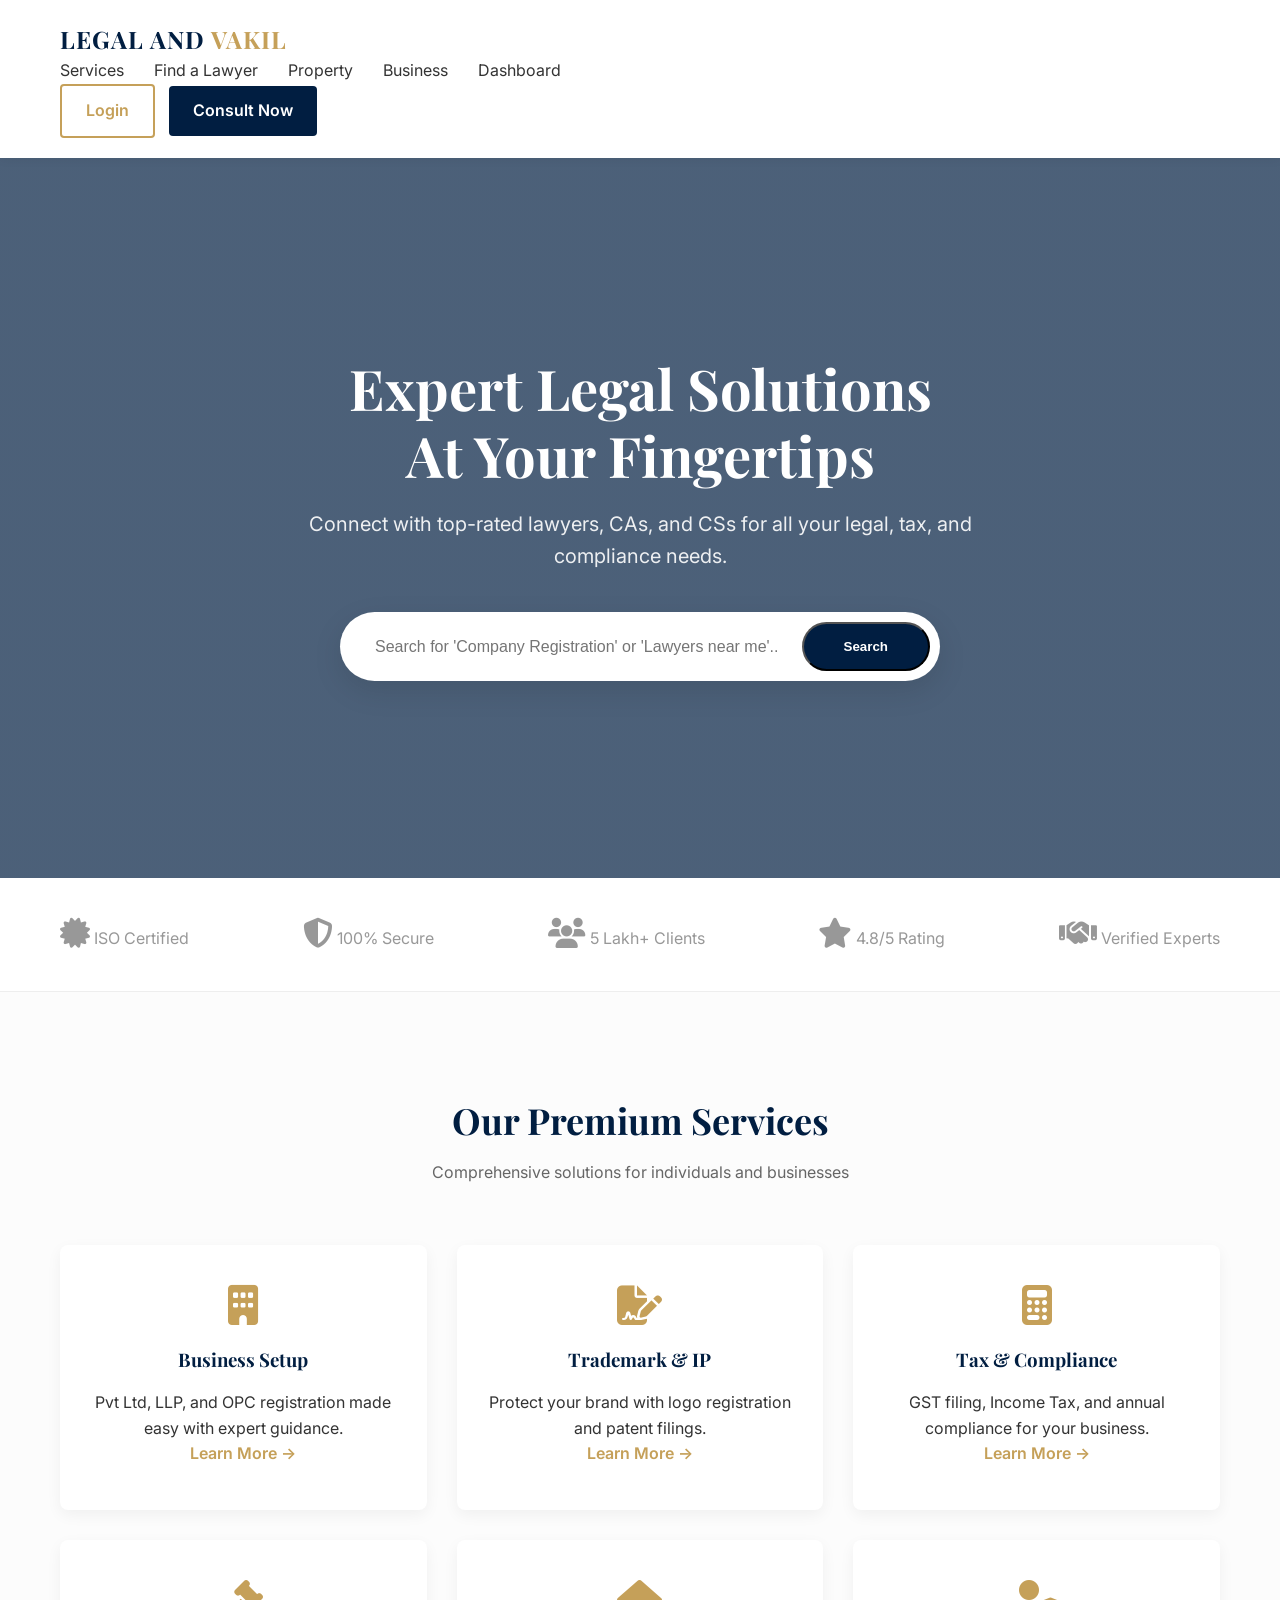
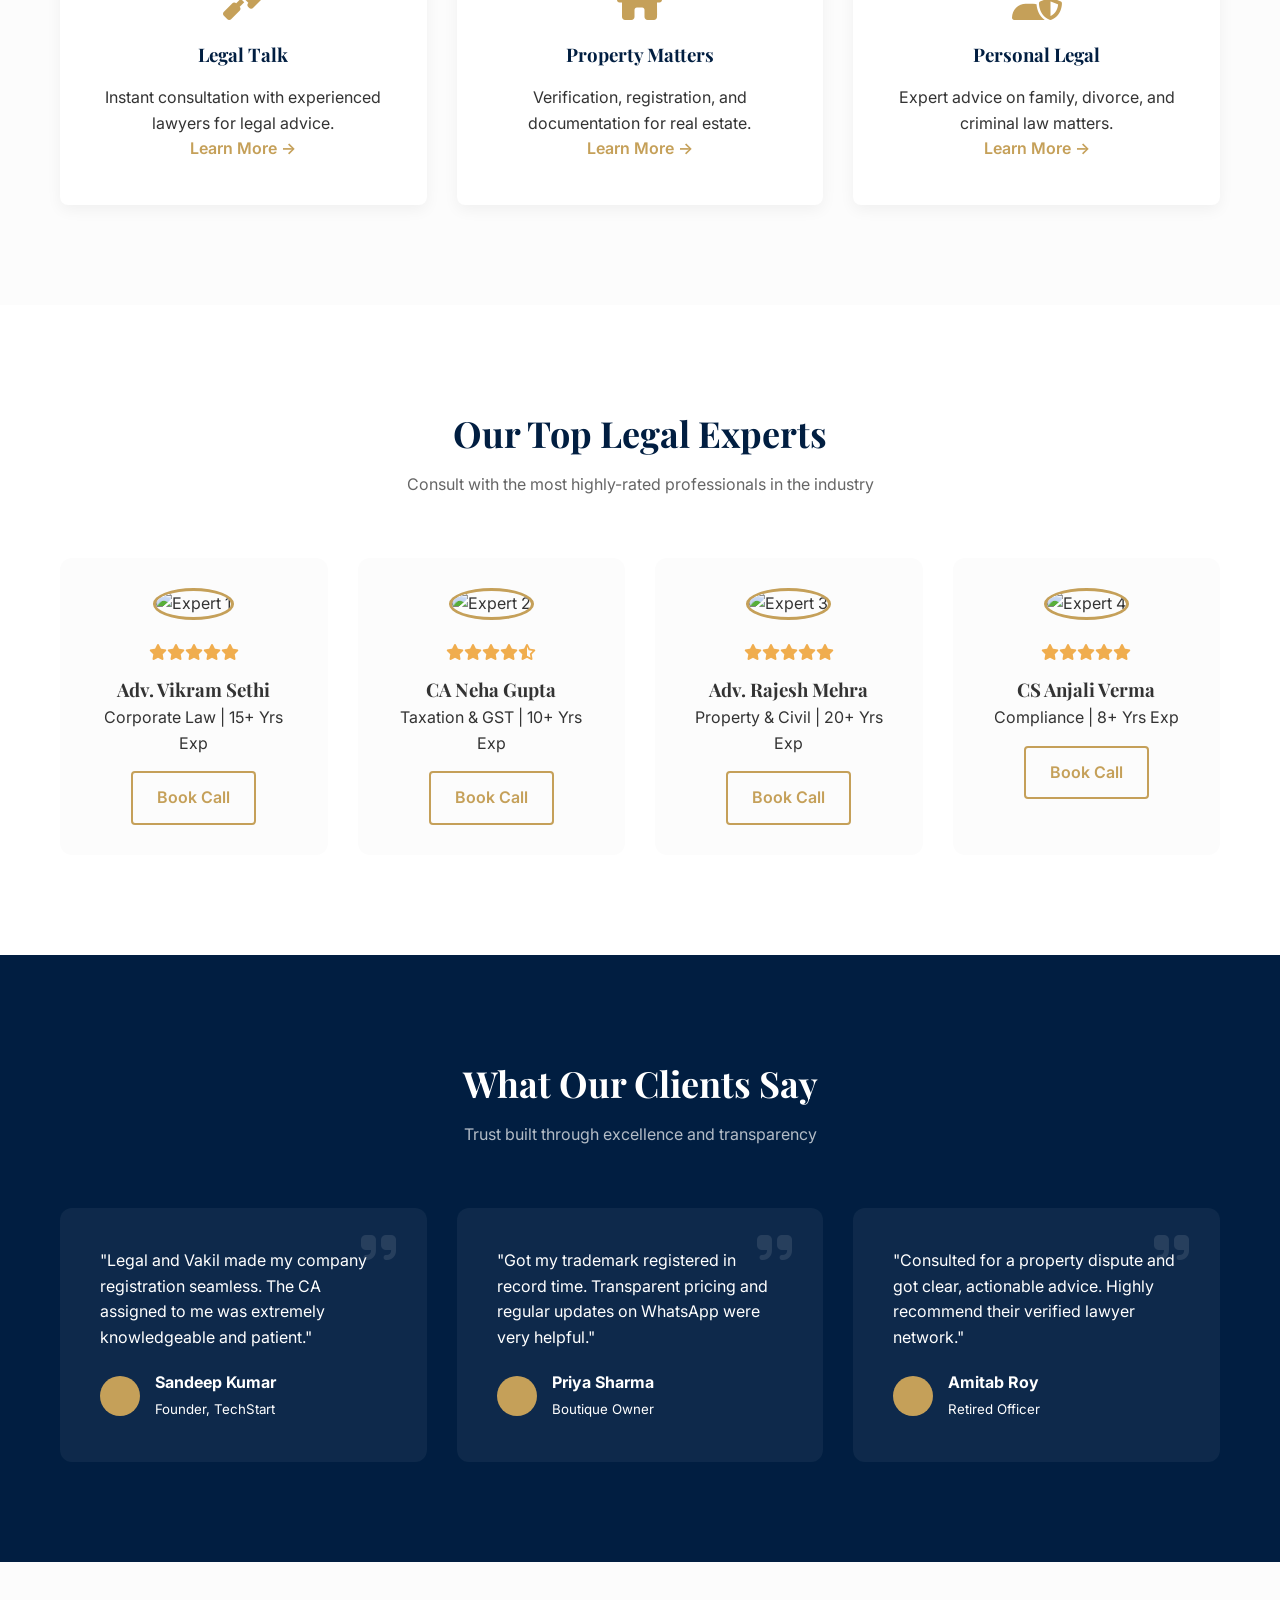
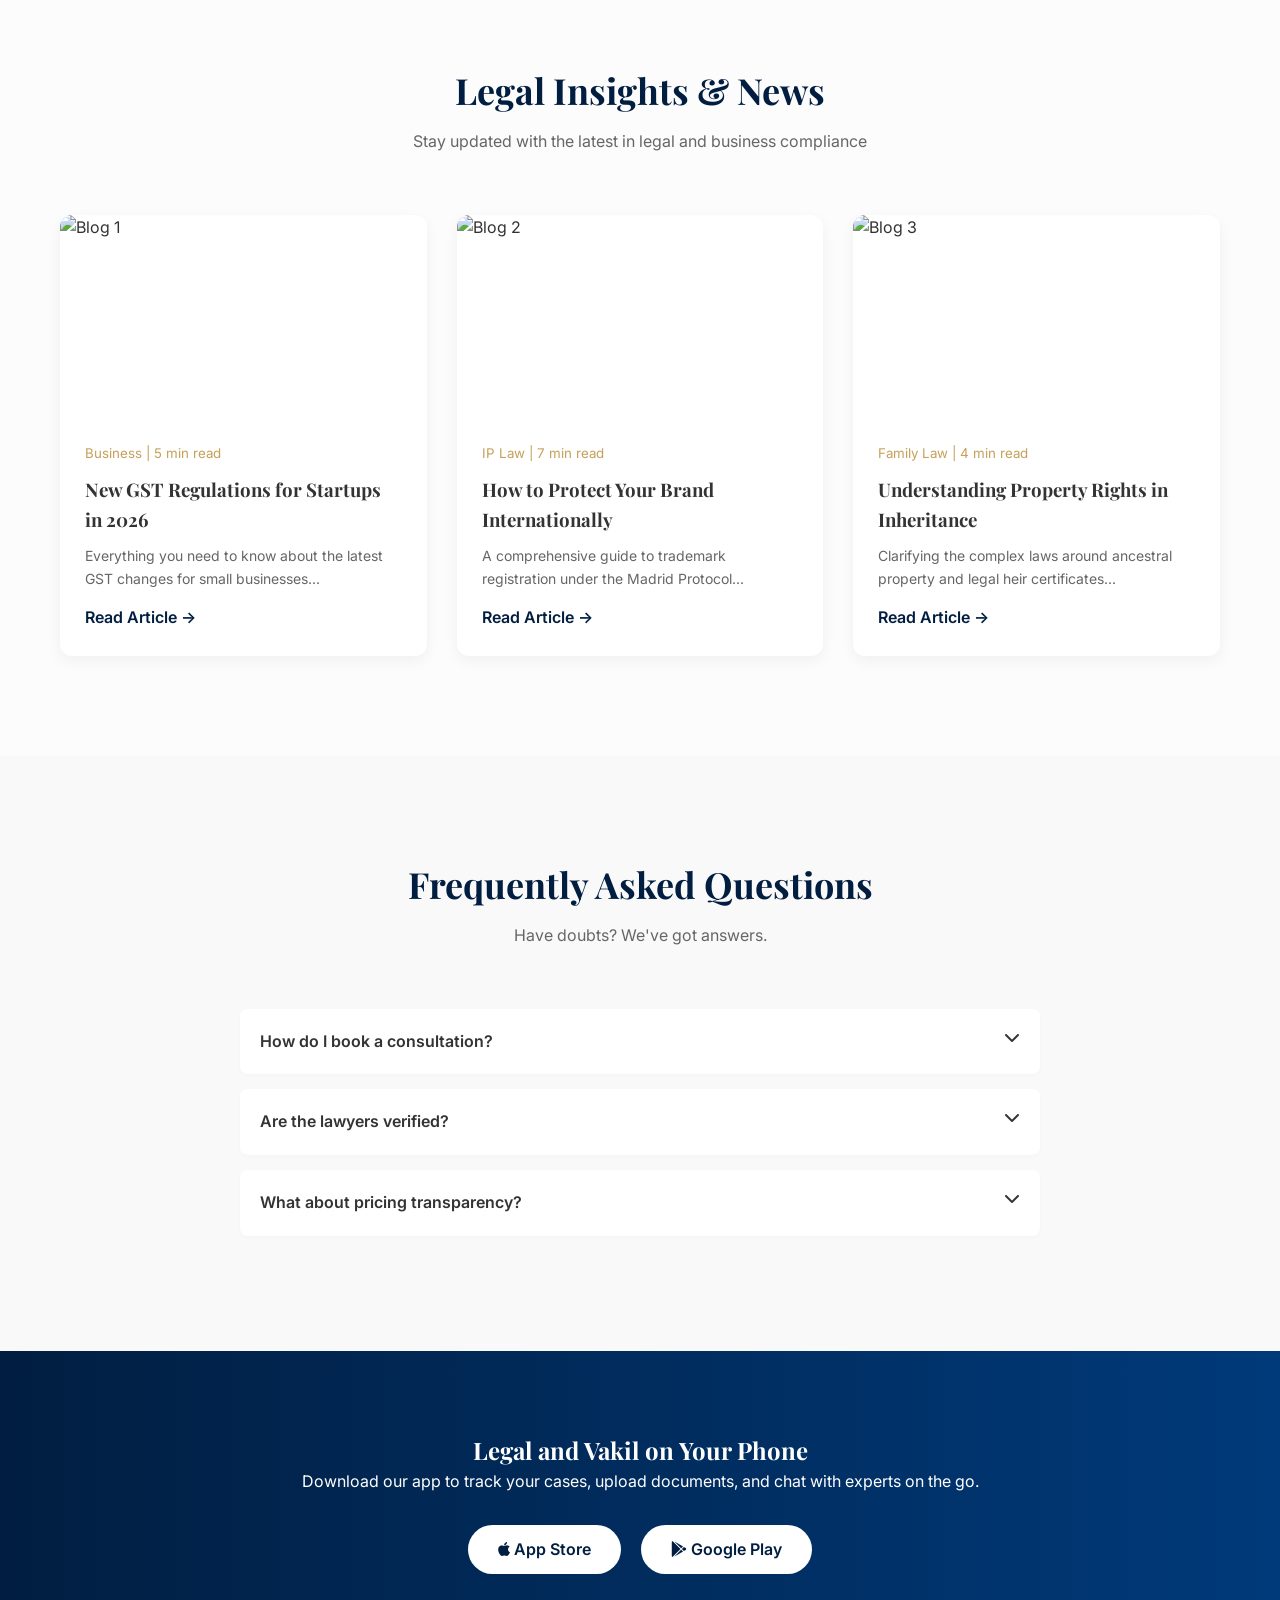
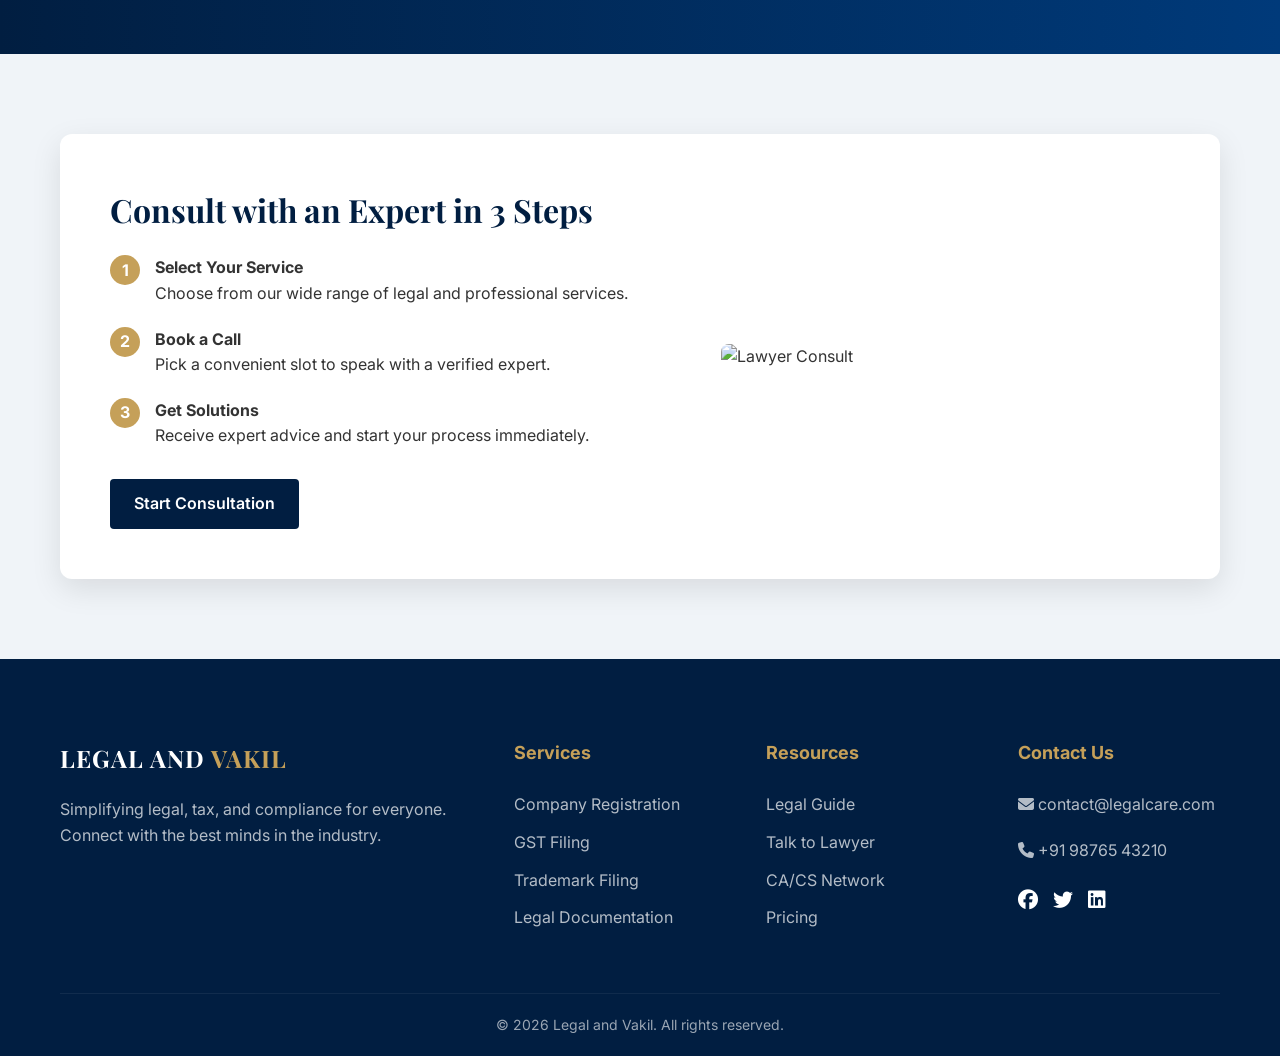
==== index.html @ 3c334852 "added code for mobile responsiveness" ====
<!DOCTYPE html>
<html lang="en">
<head>
    <meta charset="UTF-8">
    <meta name="viewport" content="width=device-width, initial-scale=1.0">
    <title>Legal and Vakil | Expert Legal Advice & Services</title>
    <!-- Google Fonts -->
    <link href="https://fonts.googleapis.com/css2?family=Inter:wght@400;500;600;700&family=Playfair+Display:wght@700&display=swap" rel="stylesheet">
    <!-- Font Awesome for Icons -->
    <link rel="stylesheet" href="https://cdnjs.cloudflare.com/ajax/libs/font-awesome/6.4.0/css/all.min.css">
    <!-- Custom CSS -->
    <link rel="stylesheet" href="style.css">
</head>
<body>

    <!-- Header -->
    <header>
        <div class="container nav">
            <a href="#" class="logo">LEGAL AND<span> VAKIL</span></a>
            <ul class="nav-links">
                <li><a href="#">Services</a></li>
                <li><a href="#">Find a Lawyer</a></li>
                <li><a href="#">Property</a></li>
                <li><a href="#">Business</a></li>
                <li><a href="dashboard.html">Dashboard</a></li>
            </ul>
            <div class="nav-btns">
                <a href="#" class="btn btn-outline">Login</a>
                <a href="#" class="btn btn-primary" style="margin-left: 10px;">Consult Now</a>
            </div>
            <div class="menu-toggle" id="mobile-menu" style="display: none; font-size: 24px; cursor: pointer; color: var(--primary);">
                <i class="fas fa-bars"></i>
            </div>
        </div>
    </header>

    <!-- Hero Section -->
    <section class="hero">
        <div class="container hero-content">
            <h1>Expert Legal Solutions<br>At Your Fingertips</h1>
            <p>Connect with top-rated lawyers, CAs, and CSs for all your legal, tax, and compliance needs.</p>
            <div class="search-box">
                <input type="text" placeholder="Search for 'Company Registration' or 'Lawyers near me'...">
                <button class="btn btn-primary">Search</button>
            </div>
        </div>
    </section>

    <!-- Trust Badges -->
    <section class="trust-badges">
        <div class="container badges-flex">
            <span><i class="fas fa-certificate"></i> ISO Certified</span>
            <span><i class="fas fa-shield-halved"></i> 100% Secure</span>
            <span><i class="fas fa-users"></i> 5 Lakh+ Clients</span>
            <span><i class="fas fa-star"></i> 4.8/5 Rating</span>
            <span><i class="fas fa-handshake"></i> Verified Experts</span>
        </div>
    </section>

    <!-- Services Section -->
    <section class="services">
        <div class="container">
            <div class="section-head">
                <h2>Our Premium Services</h2>
                <p>Comprehensive solutions for individuals and businesses</p>
            </div>
            <div class="services-grid">
                <div class="service-card">
                    <i class="fas fa-building"></i>
                    <h3>Business Setup</h3>
                    <p>Pvt Ltd, LLP, and OPC registration made easy with expert guidance.</p>
                    <a href="#" style="color: var(--secondary); font-weight: 600;">Learn More →</a>
                </div>
                <div class="service-card">
                    <i class="fas fa-file-signature"></i>
                    <h3>Trademark & IP</h3>
                    <p>Protect your brand with logo registration and patent filings.</p>
                    <a href="#" style="color: var(--secondary); font-weight: 600;">Learn More →</a>
                </div>
                <div class="service-card">
                    <i class="fas fa-calculator"></i>
                    <h3>Tax & Compliance</h3>
                    <p>GST filing, Income Tax, and annual compliance for your business.</p>
                    <a href="#" style="color: var(--secondary); font-weight: 600;">Learn More →</a>
                </div>
                <div class="service-card">
                    <i class="fas fa-gavel"></i>
                    <h3>Legal Talk</h3>
                    <p>Instant consultation with experienced lawyers for legal advice.</p>
                    <a href="#" style="color: var(--secondary); font-weight: 600;">Learn More →</a>
                </div>
                <div class="service-card">
                    <i class="fas fa-home"></i>
                    <h3>Property Matters</h3>
                    <p>Verification, registration, and documentation for real estate.</p>
                    <a href="#" style="color: var(--secondary); font-weight: 600;">Learn More →</a>
                </div>
                <div class="service-card">
                    <i class="fas fa-user-shield"></i>
                    <h3>Personal Legal</h3>
                    <p>Expert advice on family, divorce, and criminal law matters.</p>
                    <a href="#" style="color: var(--secondary); font-weight: 600;">Learn More →</a>
                </div>
            </div>
        </div>
    </section>

    <!-- Featured Experts -->
    <section class="experts">
        <div class="container">
            <div class="section-head">
                <h2>Our Top Legal Experts</h2>
                <p>Consult with the most highly-rated professionals in the industry</p>
            </div>
            <div class="experts-grid">
                <div class="expert-card">
                    <img src="https://images.unsplash.com/photo-1560250097-0b93528c311a?auto=format&fit=crop&q=80&w=200" alt="Expert 1">
                    <div class="rating"><i class="fas fa-star"></i><i class="fas fa-star"></i><i class="fas fa-star"></i><i class="fas fa-star"></i><i class="fas fa-star"></i></div>
                    <h3>Adv. Vikram Sethi</h3>
                    <p>Corporate Law | 15+ Yrs Exp</p>
                    <a href="#" class="btn btn-outline" style="margin-top: 15px;">Book Call</a>
                </div>
                <div class="expert-card">
                    <img src="https://images.unsplash.com/photo-1573496359142-b8d87734a5a2?auto=format&fit=crop&q=80&w=200" alt="Expert 2">
                    <div class="rating"><i class="fas fa-star"></i><i class="fas fa-star"></i><i class="fas fa-star"></i><i class="fas fa-star"></i><i class="fas fa-star-half-alt"></i></div>
                    <h3>CA Neha Gupta</h3>
                    <p>Taxation & GST | 10+ Yrs Exp</p>
                    <a href="#" class="btn btn-outline" style="margin-top: 15px;">Book Call</a>
                </div>
                <div class="expert-card">
                    <img src="https://images.unsplash.com/photo-1519085360753-af0119f7cbe7?auto=format&fit=crop&q=80&w=200" alt="Expert 3">
                    <div class="rating"><i class="fas fa-star"></i><i class="fas fa-star"></i><i class="fas fa-star"></i><i class="fas fa-star"></i><i class="fas fa-star"></i></div>
                    <h3>Adv. Rajesh Mehra</h3>
                    <p>Property & Civil | 20+ Yrs Exp</p>
                    <a href="#" class="btn btn-outline" style="margin-top: 15px;">Book Call</a>
                </div>
                <div class="expert-card">
                    <img src="https://images.unsplash.com/photo-1551836022-d5d88e9218df?auto=format&fit=crop&q=80&w=200" alt="Expert 4">
                    <div class="rating"><i class="fas fa-star"></i><i class="fas fa-star"></i><i class="fas fa-star"></i><i class="fas fa-star"></i><i class="fas fa-star"></i></div>
                    <h3>CS Anjali Verma</h3>
                    <p>Compliance | 8+ Yrs Exp</p>
                    <a href="#" class="btn btn-outline" style="margin-top: 15px;">Book Call</a>
                </div>
            </div>
        </div>
    </section>

    <!-- Testimonials Section -->
    <section class="testimonials">
        <div class="container">
            <div class="section-head">
                <h2 style="color: white;">What Our Clients Say</h2>
                <p style="color: rgba(255,255,255,0.7);">Trust built through excellence and transparency</p>
            </div>
            <div class="test-grid">
                <div class="test-card">
                    <i class="fas fa-quote-right quote"></i>
                    <p>"Legal and Vakil made my company registration seamless. The CA assigned to me was extremely knowledgeable and patient."</p>
                    <div style="margin-top: 20px; display: flex; align-items: center; gap: 15px;">
                        <div style="width: 40px; height: 40px; background: var(--secondary); border-radius: 50%;"></div>
                        <div><strong>Sandeep Kumar</strong><br><small>Founder, TechStart</small></div>
                    </div>
                </div>
                <div class="test-card">
                    <i class="fas fa-quote-right quote"></i>
                    <p>"Got my trademark registered in record time. Transparent pricing and regular updates on WhatsApp were very helpful."</p>
                    <div style="margin-top: 20px; display: flex; align-items: center; gap: 15px;">
                        <div style="width: 40px; height: 40px; background: var(--secondary); border-radius: 50%;"></div>
                        <div><strong>Priya Sharma</strong><br><small>Boutique Owner</small></div>
                    </div>
                </div>
                <div class="test-card">
                    <i class="fas fa-quote-right quote"></i>
                    <p>"Consulted for a property dispute and got clear, actionable advice. Highly recommend their verified lawyer network."</p>
                    <div style="margin-top: 20px; display: flex; align-items: center; gap: 15px;">
                        <div style="width: 40px; height: 40px; background: var(--secondary); border-radius: 50%;"></div>
                        <div><strong>Amitab Roy</strong><br><small>Retired Officer</small></div>
                    </div>
                </div>
            </div>
        </div>
    </section>

    <!-- Blog / Legal Insights -->
    <section class="blog">
        <div class="container">
            <div class="section-head">
                <h2>Legal Insights & News</h2>
                <p>Stay updated with the latest in legal and business compliance</p>
            </div>
            <div class="blog-grid">
                <div class="blog-card">
                    <div class="blog-img"><img src="https://images.unsplash.com/photo-1450101499163-c8848c66ca85?auto=format&fit=crop&q=80&w=400" alt="Blog 1"></div>
                    <div class="blog-content">
                        <small style="color: var(--secondary);">Business | 5 min read</small>
                        <h3 style="margin: 10px 0;">New GST Regulations for Startups in 2026</h3>
                        <p style="color: var(--text-muted); font-size: 14px;">Everything you need to know about the latest GST changes for small businesses...</p>
                        <a href="#" style="color: var(--primary); font-weight: 600; display: block; margin-top: 15px;">Read Article →</a>
                    </div>
                </div>
                <div class="blog-card">
                    <div class="blog-img"><img src="https://images.unsplash.com/photo-1589216532372-1c2a367900d9?auto=format&fit=crop&q=80&w=400" alt="Blog 2"></div>
                    <div class="blog-content">
                        <small style="color: var(--secondary);">IP Law | 7 min read</small>
                        <h3 style="margin: 10px 0;">How to Protect Your Brand Internationally</h3>
                        <p style="color: var(--text-muted); font-size: 14px;">A comprehensive guide to trademark registration under the Madrid Protocol...</p>
                        <a href="#" style="color: var(--primary); font-weight: 600; display: block; margin-top: 15px;">Read Article →</a>
                    </div>
                </div>
                <div class="blog-card">
                    <div class="blog-img"><img src="https://images.unsplash.com/photo-1521791055366-0d553872125f?auto=format&fit=crop&q=80&w=400" alt="Blog 3"></div>
                    <div class="blog-content">
                        <small style="color: var(--secondary);">Family Law | 4 min read</small>
                        <h3 style="margin: 10px 0;">Understanding Property Rights in Inheritance</h3>
                        <p style="color: var(--text-muted); font-size: 14px;">Clarifying the complex laws around ancestral property and legal heir certificates...</p>
                        <a href="#" style="color: var(--primary); font-weight: 600; display: block; margin-top: 15px;">Read Article →</a>
                    </div>
                </div>
            </div>
        </div>
    </section>

    <!-- FAQ Section -->
    <section class="faq">
        <div class="container">
            <div class="section-head">
                <h2>Frequently Asked Questions</h2>
                <p>Have doubts? We've got answers.</p>
            </div>
            <div class="faq-list">
                <div class="faq-item">
                    <div class="faq-question">How do I book a consultation? <i class="fas fa-chevron-down"></i></div>
                    <div class="faq-answer">Simply click on the 'Consult Now' button, select your service, and pick a slot that works for you. You'll receive a confirmation via WhatsApp and Email.</div>
                </div>
                <div class="faq-item">
                    <div class="faq-question">Are the lawyers verified? <i class="fas fa-chevron-down"></i></div>
                    <div class="faq-answer">Yes, every lawyer and expert on Legal and Vakil undergoes a rigorous 5-step verification process including background checks and credential validation.</div>
                </div>
                <div class="faq-item">
                    <div class="faq-question">What about pricing transparency? <i class="fas fa-chevron-down"></i></div>
                    <div class="faq-answer">We believe in fixed, upfront pricing. There are no hidden charges. You'll know exactly what you'll pay before you start any service.</div>
                </div>
            </div>
        </div>
    </section>

    <!-- App Promo -->
    <section class="app-promo">
        <div class="container">
            <h2>Legal and Vakil on Your Phone</h2>
            <p>Download our app to track your cases, upload documents, and chat with experts on the go.</p>
            <div class="app-btns">
                <a href="#" class="app-btn"><i class="fab fa-apple"></i> App Store</a>
                <a href="#" class="app-btn"><i class="fab fa-google-play"></i> Google Play</a>
            </div>
        </div>
    </section>

    <!-- Consultation Section -->
    <section class="consultation">
        <div class="container">
            <div class="consult-box">
                <div class="consult-text">
                    <h2>Consult with an Expert in 3 Steps</h2>
                    <div class="consult-steps">
                        <div class="step">
                            <div class="step-num">1</div>
                            <div>
                                <strong>Select Your Service</strong>
                                <p>Choose from our wide range of legal and professional services.</p>
                            </div>
                        </div>
                        <div class="step">
                            <div class="step-num">2</div>
                            <div>
                                <strong>Book a Call</strong>
                                <p>Pick a convenient slot to speak with a verified expert.</p>
                            </div>
                        </div>
                        <div class="step">
                            <div class="step-num">3</div>
                            <div>
                                <strong>Get Solutions</strong>
                                <p>Receive expert advice and start your process immediately.</p>
                            </div>
                        </div>
                    </div>
                    <a href="#" class="btn btn-primary">Start Consultation</a>
                </div>
                <div class="consult-img">
                    <img src="https://images.unsplash.com/photo-1505664194779-8beaceb93744?auto=format&fit=crop&q=80&w=1000" alt="Lawyer Consult">
                </div>
            </div>
        </div>
    </section>

    <!-- Footer -->
    <footer>
        <div class="container">
            <div class="footer-grid">
                <div class="footer-col">
                    <a href="#" class="logo" style="color: #fff; margin-bottom: 20px; display: block;">LEGAL AND<span> VAKIL</span></a>
                    <p>Simplifying legal, tax, and compliance for everyone. Connect with the best minds in the industry.</p>
                </div>
                <div class="footer-col">
                    <h4>Services</h4>
                    <ul>
                        <li><a href="#">Company Registration</a></li>
                        <li><a href="#">GST Filing</a></li>
                        <li><a href="#">Trademark Filing</a></li>
                        <li><a href="#">Legal Documentation</a></li>
                    </ul>
                </div>
                <div class="footer-col">
                    <h4>Resources</h4>
                    <ul>
                        <li><a href="#">Legal Guide</a></li>
                        <li><a href="#">Talk to Lawyer</a></li>
                        <li><a href="#">CA/CS Network</a></li>
                        <li><a href="#">Pricing</a></li>
                    </ul>
                </div>
                <div class="footer-col">
                    <h4>Contact Us</h4>
                    <p><i class="fas fa-envelope"></i> contact@legalcare.com</p>
                    <p><i class="fas fa-phone"></i> +91 98765 43210</p>
                    <div class="social-links" style="display: flex; gap: 15px; font-size: 20px;">
                        <a href="#"><i class="fab fa-facebook"></i></a>
                        <a href="#"><i class="fab fa-twitter"></i></a>
                        <a href="#"><i class="fab fa-linkedin"></i></a>
                    </div>
                </div>
            </div>
            <div class="footer-bottom">
                &copy; 2026 Legal and Vakil. All rights reserved.
            </div>
        </div>
    </footer>

    <script src="script.js"></script>
</body>
</html>
---- style.css ----
/* Global Styles */
:root {
    --primary: #011e41; /* Deep Navy */
    --secondary: #c5a059; /* Gold */
    --accent: #d4af37;
    --bg-light: #fcfcfc;
    --text-main: #333;
    --text-muted: #666;
    --white: #ffffff;
    --shadow: 0 10px 30px rgba(0, 0, 0, 0.1);
    --transition: all 0.3s ease;
}

* {
    margin: 0;
    padding: 0;
    box-sizing: border-box;
}

body {
    font-family: 'Inter', sans-serif;
    color: var(--text-main);
    background-color: var(--bg-light);
    line-height: 1.6;
    overflow-x: hidden;
}

h1, h2, h3, .logo {
    font-family: 'Playfair Display', serif;
    font-weight: 700;
}

a {
    text-decoration: none;
    color: inherit;
    transition: var(--transition);
}

ul {
    list-style: none;
}

.container {
    max-width: 1200px;
    margin: 0 auto;
    padding: 0 20px;
}

/* Header & Navbar */
header {
    background: var(--white);
    padding: 20px 0;
    position: sticky;
    top: 0;
    z-index: 1000;
    box-shadow: 0 2px 10px rgba(0,0,0,0.05);
}

nav {
    display: flex;
    justify-content: space-between;
    align-items: center;
}

.logo {
    font-size: 24px;
    color: var(--primary);
    letter-spacing: 1px;
}

.logo span {
    color: var(--secondary);
}

.nav-links {
    display: flex;
    gap: 30px;
}

.nav-links a:hover {
    color: var(--secondary);
}

.btn {
    padding: 12px 24px;
    border-radius: 4px;
    font-weight: 600;
    cursor: pointer;
    display: inline-block;
}

.btn-primary {
    background: var(--primary);
    color: var(--white);
}

.btn-primary:hover {
    background: #002b5e;
    transform: translateY(-2px);
}

.btn-outline {
    border: 2px solid var(--secondary);
    color: var(--secondary);
}

.btn-outline:hover {
    background: var(--secondary);
    color: var(--white);
}

/* Hero Section */
.hero {
    position: relative;
    height: 80vh;
    min-height: 500px;
    display: flex;
    align-items: center;
    background: linear-gradient(rgba(1, 30, 65, 0.7), rgba(1, 30, 65, 0.7)), 
                url('https://images.unsplash.com/photo-1589829545856-d10d557cf95f?auto=format&fit=crop&q=80&w=2070');
    background-size: cover;
    background-position: center;
    color: var(--white);
    text-align: center;
}

.hero-content {
    max-width: 800px;
    margin: 0 auto;
}

.hero h1 {
    font-size: 56px;
    margin-bottom: 20px;
    line-height: 1.2;
}

.hero p {
    font-size: 20px;
    margin-bottom: 40px;
    opacity: 0.9;
}

.search-box {
    background: var(--white);
    padding: 10px;
    border-radius: 50px;
    display: flex;
    max-width: 600px;
    margin: 0 auto;
    box-shadow: var(--shadow);
}

.search-box input {
    flex: 1;
    border: none;
    padding: 15px 25px;
    font-size: 16px;
    border-radius: 50px;
    outline: none;
}

.search-box .btn {
    border-radius: 50px;
    padding: 15px 40px;
}

/* Services Section */
.services {
    padding: 100px 0;
}

.section-head {
    text-align: center;
    margin-bottom: 60px;
}

.section-head h2 {
    font-size: 36px;
    color: var(--primary);
    margin-bottom: 10px;
}

.section-head p {
    color: var(--text-muted);
}

.services-grid {
    display: grid;
    grid-template-columns: repeat(auto-fit, minmax(280px, 1fr));
    gap: 30px;
}

.service-card {
    background: var(--white);
    padding: 40px 30px;
    border-radius: 8px;
    box-shadow: 0 5px 15px rgba(0,0,0,0.05);
    text-align: center;
    transition: var(--transition);
    border-bottom: 3px solid transparent;
}

.service-card:hover {
    transform: translateY(-10px);
    box-shadow: var(--shadow);
    border-bottom: 3px solid var(--secondary);
}

.service-card i {
    font-size: 40px;
    color: var(--secondary);
    margin-bottom: 20px;
    display: block;
}

.service-card h3 {
    margin-bottom: 15px;
    color: var(--primary);
}

/* Talk to Lawyer Section */
.consultation {
    background: #f0f4f8;
    padding: 80px 0;
}

.consult-box {
    display: flex;
    align-items: center;
    gap: 50px;
    background: var(--white);
    padding: 50px;
    border-radius: 12px;
    box-shadow: var(--shadow);
}

.consult-text {
    flex: 1;
}

.consult-text h2 {
    font-size: 32px;
    margin-bottom: 20px;
    color: var(--primary);
}

.consult-steps {
    display: flex;
    flex-direction: column;
    gap: 20px;
    margin-bottom: 30px;
}

.step {
    display: flex;
    align-items: flex-start;
    gap: 15px;
}

.step-num {
    background: var(--secondary);
    color: var(--white);
    width: 30px;
    height: 30px;
    border-radius: 50%;
    display: flex;
    align-items: center;
    justify-content: center;
    flex-shrink: 0;
    font-weight: bold;
}

.consult-img {
    flex: 0.8;
}

.consult-img img {
    width: 100%;
    border-radius: 8px;
}

/* Footer */
footer {
    background: var(--primary);
    color: var(--white);
    padding: 80px 0 20px;
}

.footer-grid {
    display: grid;
    grid-template-columns: 2fr 1fr 1fr 1fr;
    gap: 50px;
    margin-bottom: 50px;
}

.footer-col h4 {
    margin-bottom: 25px;
    color: var(--secondary);
    font-size: 18px;
}

.footer-col p {
    opacity: 0.7;
    margin-bottom: 20px;
}

.footer-col ul li {
    margin-bottom: 12px;
}

.footer-col ul li a {
    opacity: 0.7;
}

.footer-col ul li a:hover {
    opacity: 1;
    color: var(--secondary);
}

.footer-bottom {
    text-align: center;
    padding-top: 20px;
    border-top: 1px solid rgba(255,255,255,0.1);
    font-size: 14px;
    opacity: 0.6;
}

/* Trust Badges */
.trust-badges {
    background: white;
    padding: 40px 0;
    border-bottom: 1px solid #eee;
}

.badges-flex {
    display: flex;
    justify-content: space-between;
    align-items: center;
    opacity: 0.5;
    filter: grayscale(1);
}

.badges-flex i { font-size: 30px; }

/* Featured Experts */
.experts {
    padding: 100px 0;
    background: #fff;
}

.experts-grid {
    display: grid;
    grid-template-columns: repeat(auto-fit, minmax(260px, 1fr));
    gap: 30px;
}

.expert-card {
    text-align: center;
    background: var(--bg-light);
    padding: 30px;
    border-radius: 12px;
    transition: var(--transition);
}

.expert-card img {
    width: 120px;
    height: 120px;
    border-radius: 50%;
    object-fit: cover;
    margin-bottom: 20px;
    border: 3px solid var(--secondary);
}

.expert-card:hover {
    background: white;
    box-shadow: var(--shadow);
}

.rating { color: #f0ad4e; margin-bottom: 10px; }

/* Testimonials */
.testimonials {
    background: var(--primary);
    color: white;
    padding: 100px 0;
}

.test-grid {
    display: grid;
    grid-template-columns: repeat(auto-fit, minmax(300px, 1fr));
    gap: 30px;
}

.test-card {
    background: rgba(255,255,255,0.05);
    padding: 40px;
    border-radius: 12px;
    position: relative;
}

.test-card i.quote {
    position: absolute;
    top: 20px;
    right: 30px;
    font-size: 40px;
    opacity: 0.1;
}

/* Blog Section */
.blog { padding: 100px 0; }

.blog-grid {
    display: grid;
    grid-template-columns: repeat(auto-fit, minmax(350px, 1fr));
    gap: 30px;
}

.blog-card {
    background: white;
    border-radius: 12px;
    overflow: hidden;
    box-shadow: 0 5px 15px rgba(0,0,0,0.05);
}

.blog-img { height: 200px; overflow: hidden; }
.blog-img img { width: 100%; height: 100%; object-fit: cover; transition: transform 0.5s; }
.blog-card:hover .blog-img img { transform: scale(1.1); }
.blog-content { padding: 25px; }

/* FAQ Section */
.faq { padding: 100px 0; background: #f9f9f9; }
.faq-list { max-width: 800px; margin: 0 auto; }
.faq-item {
    background: white;
    padding: 20px;
    margin-bottom: 15px;
    border-radius: 8px;
    cursor: pointer;
    box-shadow: 0 2px 5px rgba(0,0,0,0.02);
}

.faq-question {
    display: flex;
    justify-content: space-between;
    font-weight: 600;
}

.faq-answer { display: none; padding-top: 15px; color: var(--text-muted); }

/* App Promo */
.app-promo {
    background: linear-gradient(to right, var(--primary), #003a7a);
    color: white;
    padding: 80px 0;
    text-align: center;
}

.app-btns { display: flex; justify-content: center; gap: 20px; margin-top: 30px; }
.app-btn {
    background: white;
    color: var(--primary);
    padding: 12px 30px;
    border-radius: 50px;
    font-weight: 600;
}

/* --- Responsive Styles --- */

/* Tablets (max-width: 992px) */
@media (max-width: 992px) {
    .container { padding: 0 30px; }
    
    .hero h1 { font-size: 44px; }
    
    .footer-grid {
        grid-template-columns: 1fr 1fr;
        gap: 40px;
    }
    
    .consult-box {
        flex-direction: column;
        padding: 40px;
        gap: 30px;
    }
    
    .consult-img { display: none; }
}

/* Mobile Devices (max-width: 768px) */
@media (max-width: 768px) {
    .menu-toggle { display: block !important; }
    
    .nav-links {
        display: none;
        flex-direction: column;
        position: absolute;
        top: 100%;
        left: 0;
        width: 100%;
        background: white;
        padding: 20px;
        box-shadow: 0 10px 10px rgba(0,0,0,0.1);
        gap: 15px;
        z-index: 999;
    }
    
    .nav-links.active { display: flex; }
    
    .nav-btns { display: none; }
    .nav-btns.active {
        display: flex;
        position: absolute;
        top: calc(100% + 180px); /* Adjust based on menu height */
        left: 0;
        width: 100%;
        background: white;
        padding: 0 20px 20px;
        box-shadow: 0 5px 5px rgba(0,0,0,0.05);
        justify-content: center;
        z-index: 998;
    }
    
    /* Better alternative: combine nav elements in mobile view */
    .nav { position: relative; }
    
    .hero { height: auto; padding: 100px 0; }
    .hero h1 { font-size: 36px; }
    .hero p { font-size: 16px; }
    
    .search-box {
        flex-direction: column;
        border-radius: 12px;
        gap: 10px;
    }
    
    .search-box input { border-radius: 8px; }
    .search-box .btn { border-radius: 8px; width: 100%; }
    
    .section-head h2 { font-size: 28px; }
    
    .badges-flex {
        display: flex;
        overflow-x: auto;
        padding-bottom: 20px;
        gap: 30px;
        justify-content: flex-start;
        -webkit-overflow-scrolling: touch;
    }
    .badges-flex span { flex-shrink: 0; }
    
    .services-grid, .experts-grid, .blog-grid, .test-grid {
        grid-template-columns: 1fr;
    }
    
    .footer-grid { grid-template-columns: 1fr; gap: 30px; }
    
    .app-btns { flex-direction: column; }
}

/* Small Phones (max-width: 480px) */
@media (max-width: 480px) {
    .container { padding: 0 20px; }
    
    .hero h1 { font-size: 28px; }
    
    .stat-card {
        flex-direction: column;
        text-align: center;
    }
    
    .faq-question { font-size: 14px; }
}
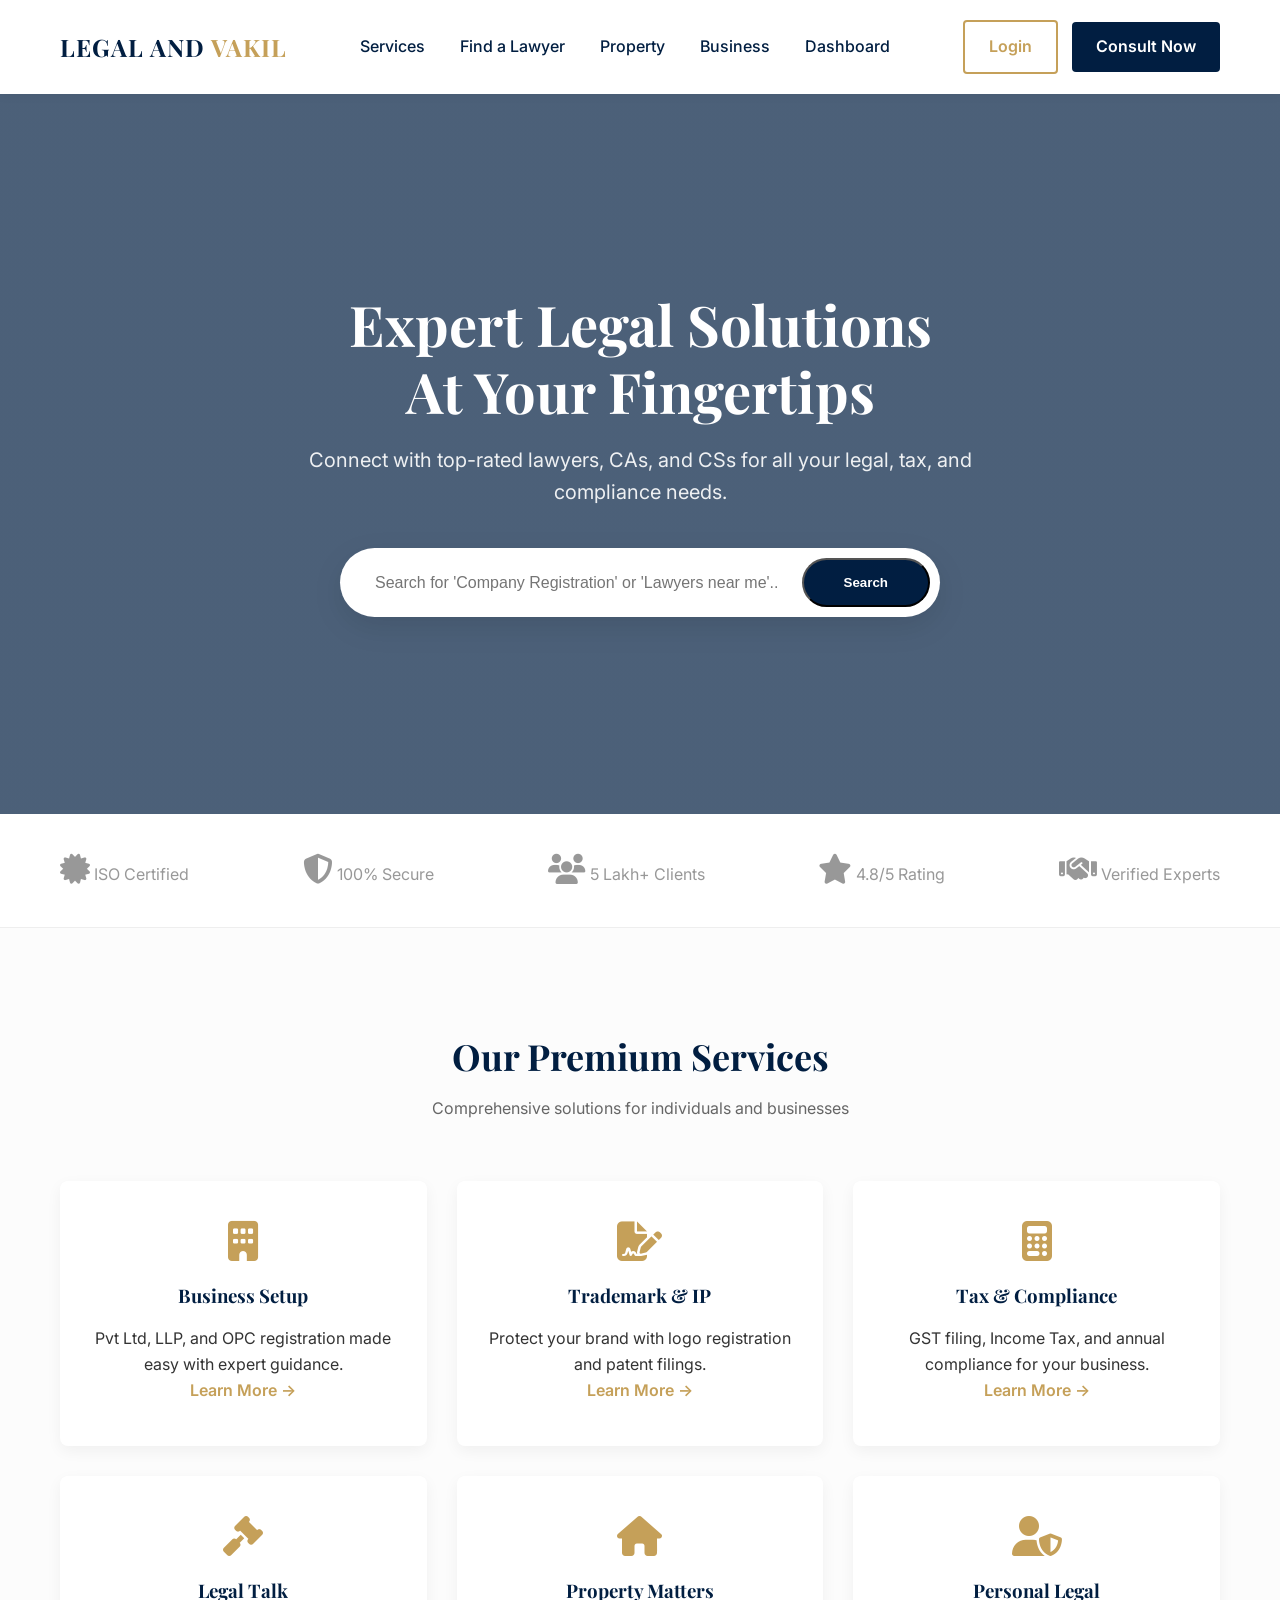
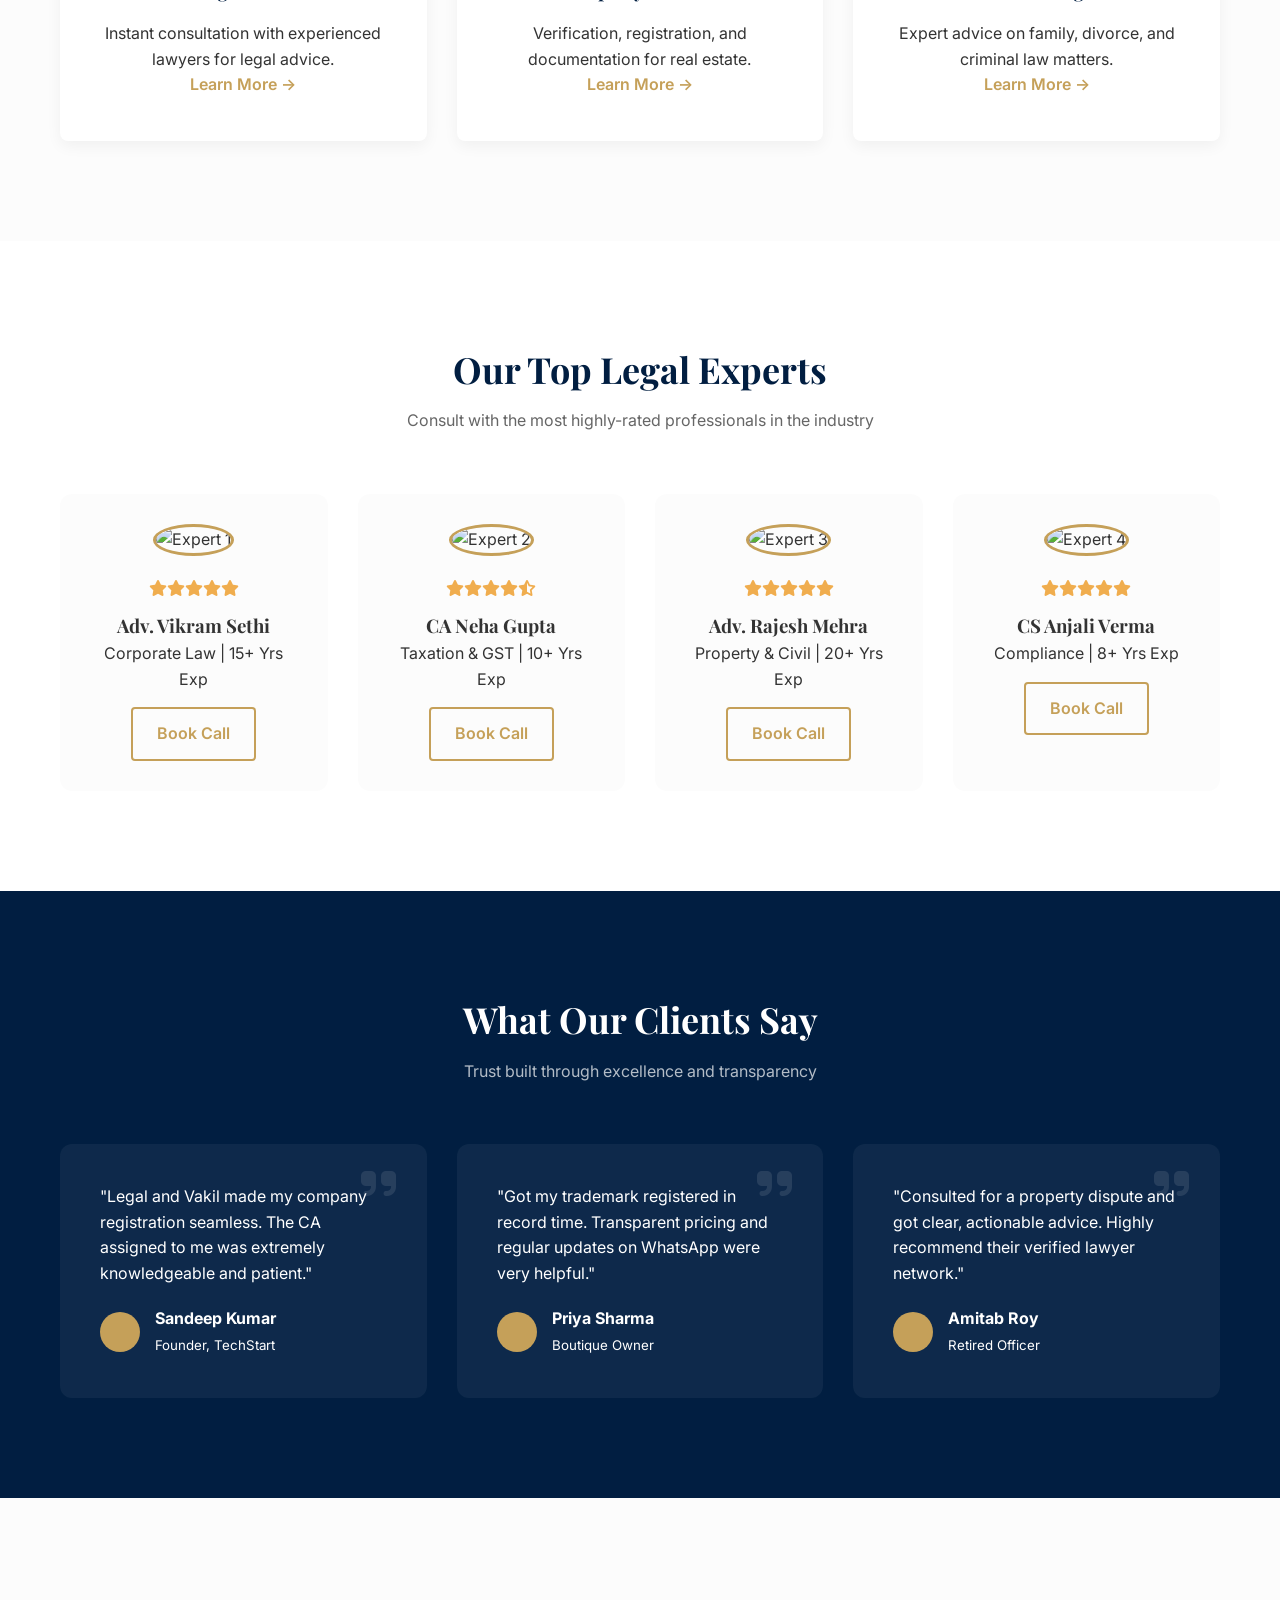
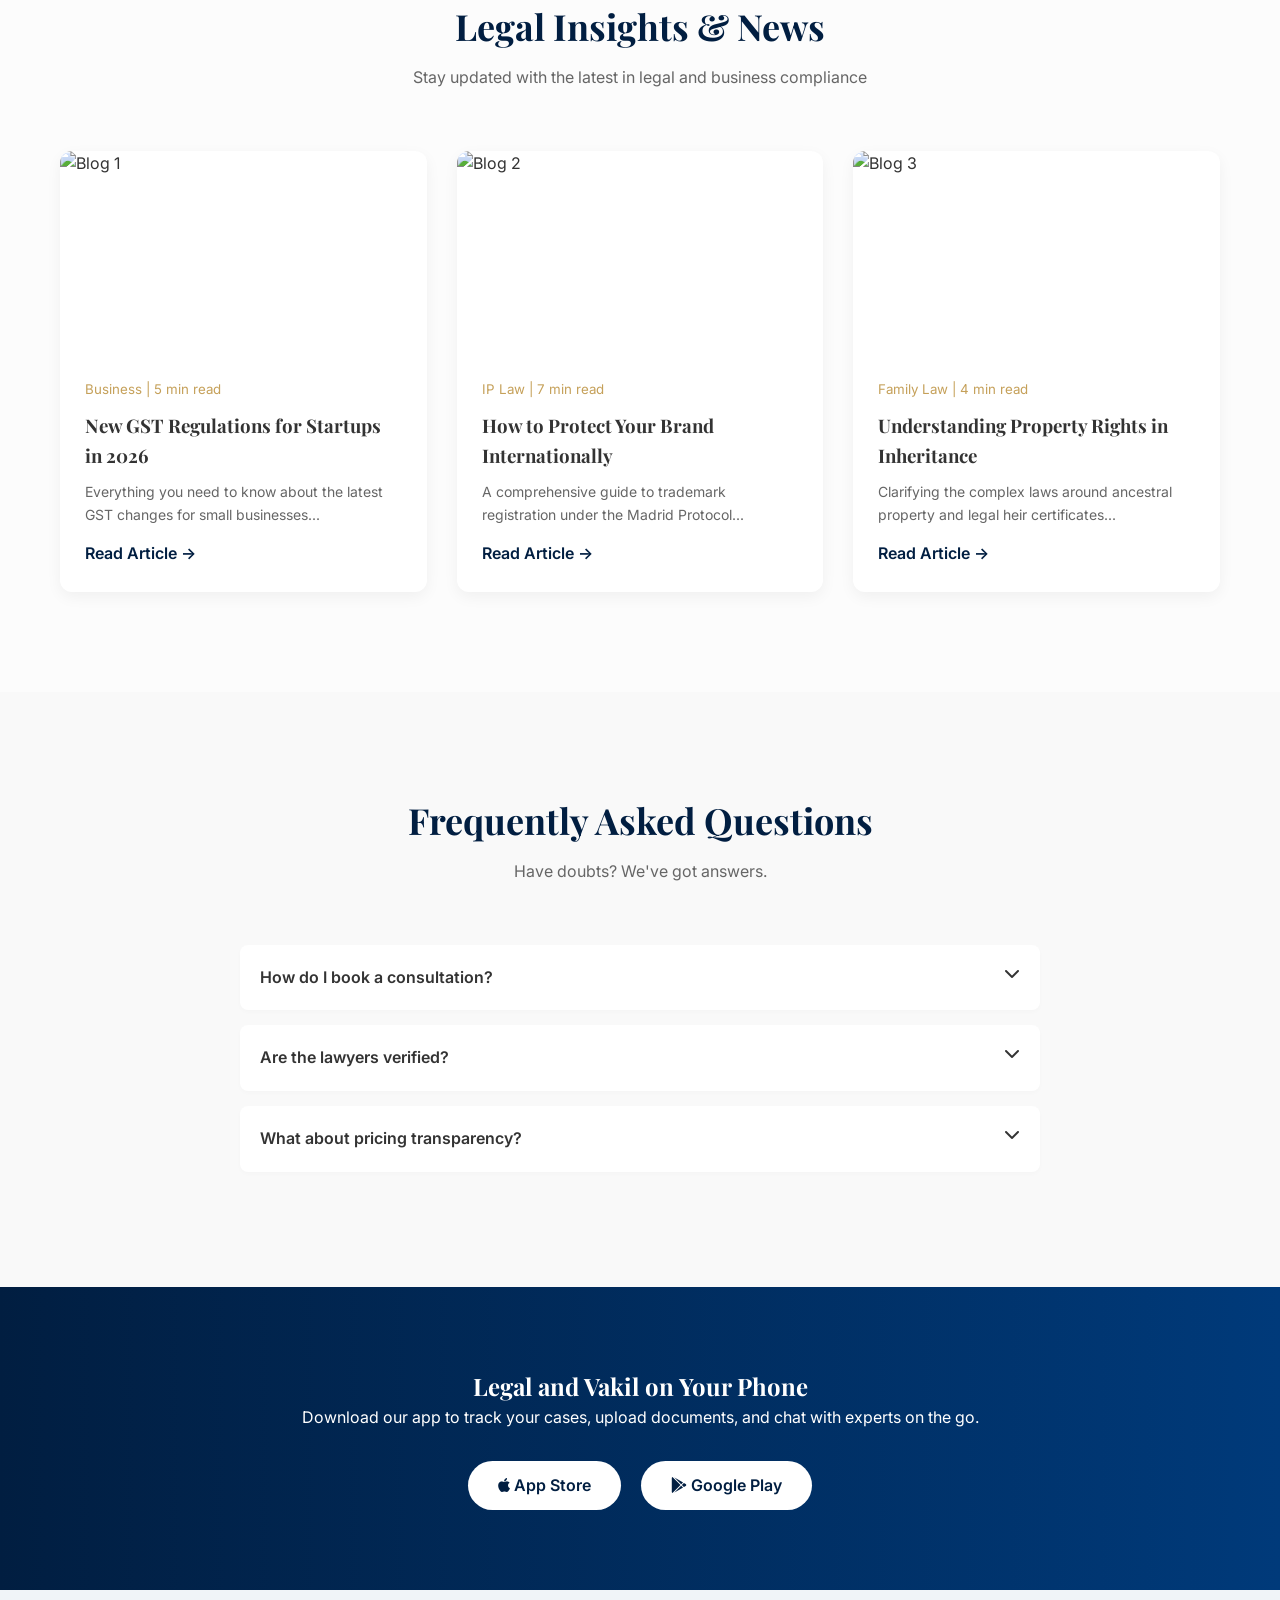
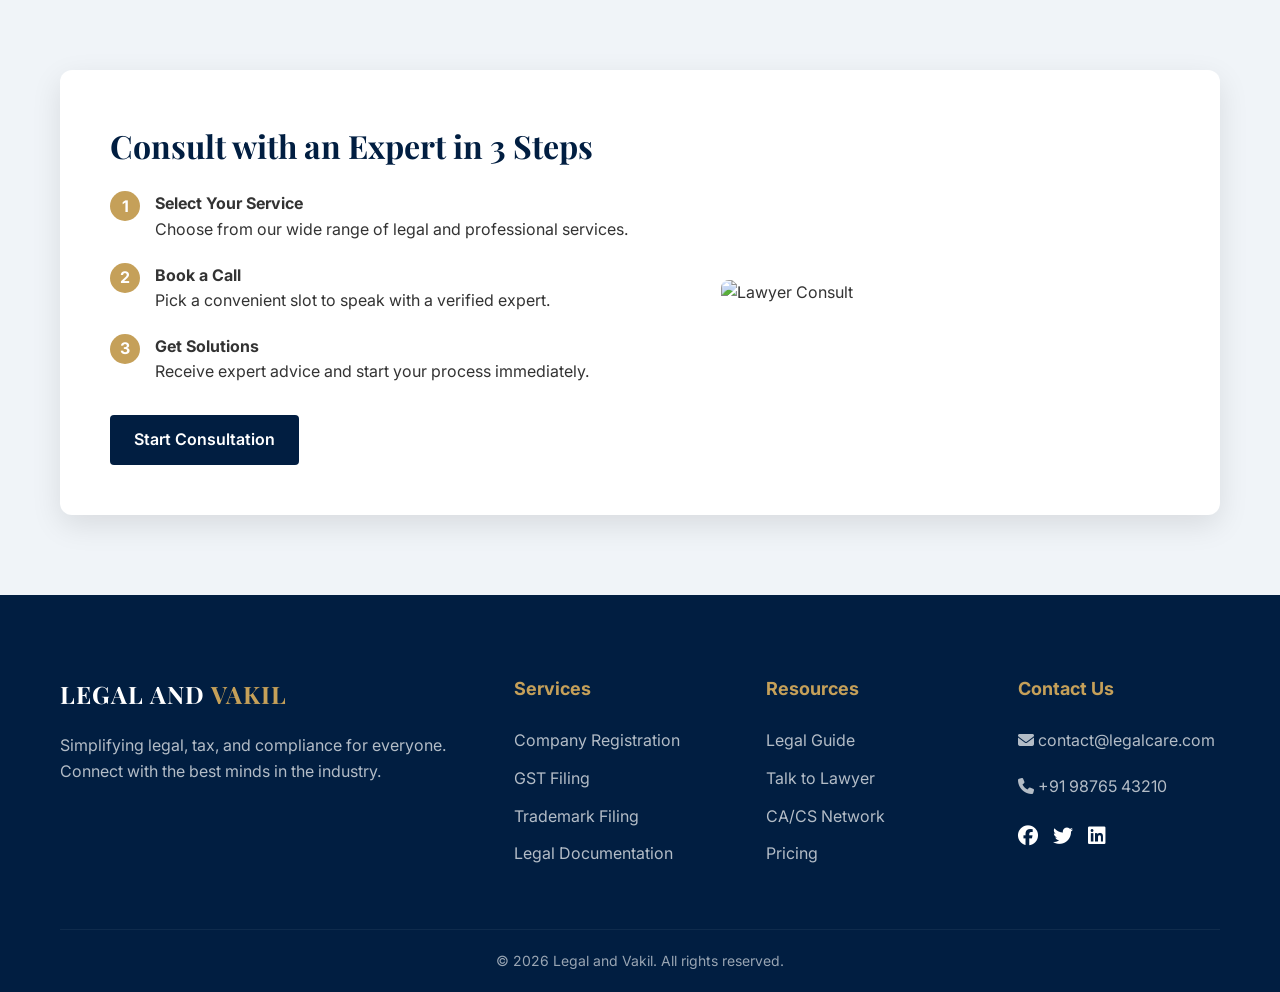
==== commit feaf8bfc: "added code for header web Ui fix" ====
--- a/index.html
+++ b/index.html
@@ -15,7 +15,7 @@
 
     <!-- Header -->
     <header>
-        <div class="container nav">
+        <nav class="container">
             <a href="#" class="logo">LEGAL AND<span> VAKIL</span></a>
             <ul class="nav-links">
                 <li><a href="#">Services</a></li>
@@ -31,11 +31,11 @@
             <div class="menu-toggle" id="mobile-menu" style="display: none; font-size: 24px; cursor: pointer; color: var(--primary);">
                 <i class="fas fa-bars"></i>
             </div>
-        </div>
+        </nav>
     </header>
 
     <!-- Hero Section -->
-    <section class="hero">
+    <section class="hero reveal-onload">
         <div class="container hero-content">
             <h1>Expert Legal Solutions<br>At Your Fingertips</h1>
             <p>Connect with top-rated lawyers, CAs, and CSs for all your legal, tax, and compliance needs.</p>
@@ -58,7 +58,7 @@
     </section>
 
     <!-- Services Section -->
-    <section class="services">
+    <section class="services reveal">
         <div class="container">
             <div class="section-head">
                 <h2>Our Premium Services</h2>
@@ -106,7 +106,7 @@
     </section>
 
     <!-- Featured Experts -->
-    <section class="experts">
+    <section class="experts reveal">
         <div class="container">
             <div class="section-head">
                 <h2>Our Top Legal Experts</h2>
@@ -146,7 +146,7 @@
     </section>
 
     <!-- Testimonials Section -->
-    <section class="testimonials">
+    <section class="testimonials reveal">
         <div class="container">
             <div class="section-head">
                 <h2 style="color: white;">What Our Clients Say</h2>
@@ -182,7 +182,7 @@
     </section>
 
     <!-- Blog / Legal Insights -->
-    <section class="blog">
+    <section class="blog reveal">
         <div class="container">
             <div class="section-head">
                 <h2>Legal Insights & News</h2>
@@ -257,7 +257,7 @@
     </section>
 
     <!-- Consultation Section -->
-    <section class="consultation">
+    <section class="consultation reveal">
         <div class="container">
             <div class="consult-box">
                 <div class="consult-text">
--- a/style.css
+++ b/style.css
@@ -48,12 +48,21 @@
 
 /* Header & Navbar */
 header {
-    background: var(--white);
+    background: rgba(255, 255, 255, 0.95);
     padding: 20px 0;
     position: sticky;
     top: 0;
     z-index: 1000;
     box-shadow: 0 2px 10px rgba(0,0,0,0.05);
+    transition: all 0.4s cubic-bezier(0.4, 0, 0.2, 1);
+    backdrop-filter: blur(10px);
+    -webkit-backdrop-filter: blur(10px);
+}
+
+header.scrolled {
+    padding: 12px 0;
+    background: rgba(255, 255, 255, 0.85);
+    box-shadow: 0 5px 20px rgba(0,0,0,0.1);
 }
 
 nav {
@@ -74,11 +83,32 @@
 
 .nav-links {
     display: flex;
-    gap: 30px;
+    gap: 35px;
+}
+
+.nav-links a {
+    position: relative;
+    font-weight: 500;
+    color: var(--primary);
+}
+
+.nav-links a::after {
+    content: '';
+    position: absolute;
+    bottom: -5px;
+    left: 0;
+    width: 0;
+    height: 2px;
+    background: var(--secondary);
+    transition: width 0.3s ease;
 }
 
 .nav-links a:hover {
     color: var(--secondary);
+}
+
+.nav-links a:hover::after {
+    width: 100%;
 }
 
 .btn {
@@ -463,6 +493,84 @@
     padding: 12px 30px;
     border-radius: 50px;
     font-weight: 600;
+}
+
+/* --- Animations --- */
+
+@keyframes fadeInUp {
+    from {
+        opacity: 0;
+        transform: translateY(30px);
+    }
+    to {
+        opacity: 1;
+        transform: translateY(0);
+    }
+}
+
+@keyframes fadeIn {
+    from { opacity: 0; }
+    to { opacity: 1; }
+}
+
+.reveal {
+    opacity: 0;
+    transform: translateY(30px);
+    transition: all 0.8s cubic-bezier(0.4, 0, 0.2, 1);
+}
+
+.reveal.active {
+    opacity: 1;
+    transform: translateY(0);
+}
+
+.reveal-onload {
+    animation: fadeInUp 1s ease-out forwards;
+}
+
+/* Delay for children in grid */
+.services-grid .service-card,
+.experts-grid .expert-card,
+.blog-grid .blog-card {
+    opacity: 0;
+    transform: translateY(20px);
+    transition: all 0.6s ease-out;
+}
+
+.reveal.active .service-card,
+.reveal.active .expert-card,
+.reveal.active .blog-card {
+    opacity: 1;
+    transform: translateY(0);
+}
+
+/* Staggered delay using nth-child */
+.reveal.active .service-card:nth-child(2),
+.reveal.active .expert-card:nth-child(2),
+.reveal.active .blog-card:nth-child(2) { transition-delay: 0.1s; }
+.reveal.active .service-card:nth-child(3),
+.reveal.active .expert-card:nth-child(3),
+.reveal.active .blog-card:nth-child(3) { transition-delay: 0.2s; }
+.reveal.active .service-card:nth-child(4),
+.reveal.active .expert-card:nth-child(4) { transition-delay: 0.3s; }
+.reveal.active .service-card:nth-child(5) { transition-delay: 0.4s; }
+.reveal.active .service-card:nth-child(6) { transition-delay: 0.5s; }
+
+/* Micro-interactions */
+.btn {
+    transition: all 0.3s cubic-bezier(0.4, 0, 0.2, 1);
+}
+
+.btn:active {
+    transform: scale(0.95);
+}
+
+.logo:hover {
+    transform: scale(1.05);
+}
+
+.logo {
+    transition: transform 0.3s ease;
 }
 
 /* --- Responsive Styles --- */
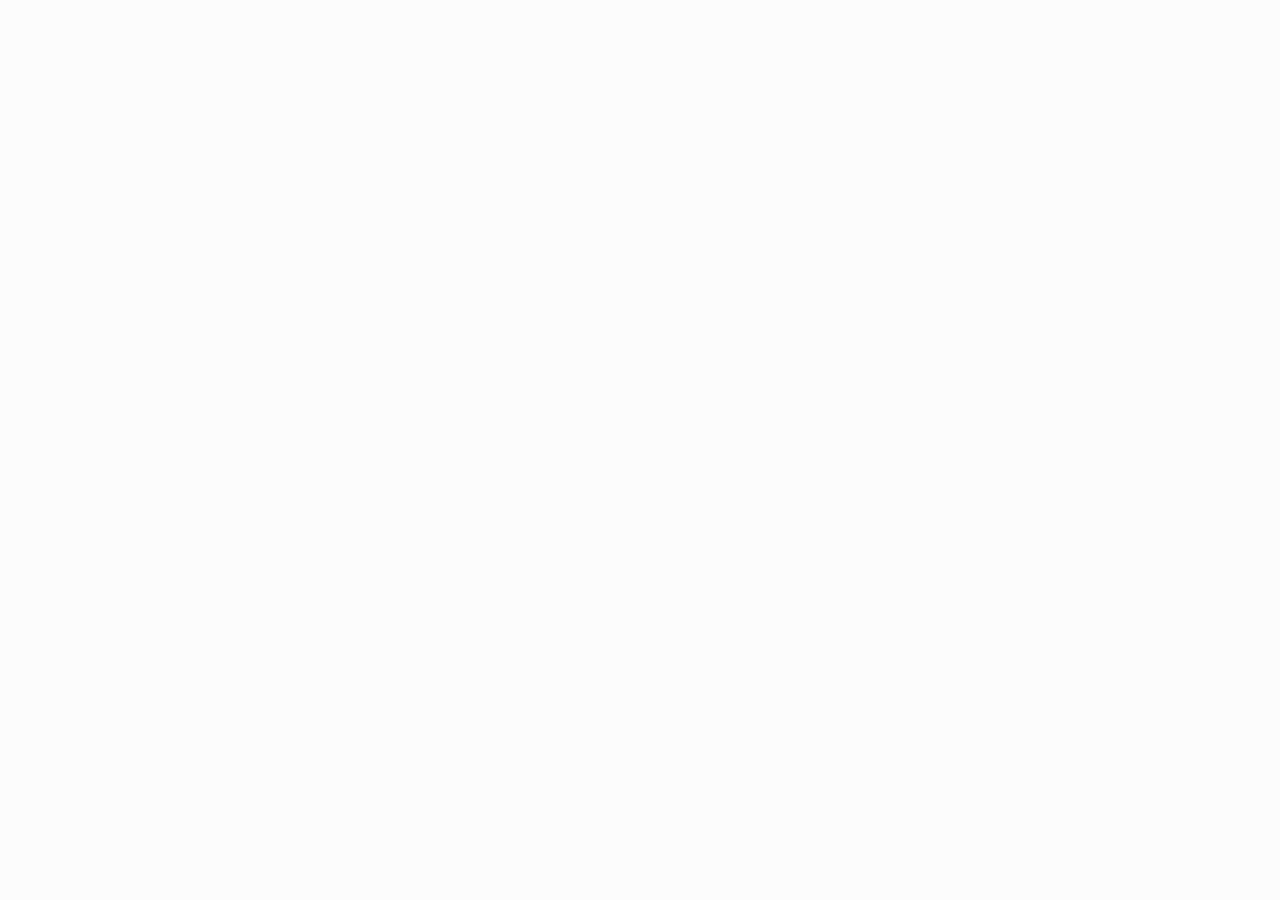
==== commit 307760c0: "Update index.html" ====
--- a/index.html
+++ b/index.html
@@ -11,332 +11,3 @@
     <!-- Custom CSS -->
     <link rel="stylesheet" href="style.css">
 </head>
-<body>
-
-    <!-- Header -->
-    <header>
-        <nav class="container">
-            <a href="#" class="logo">LEGAL AND<span> VAKIL</span></a>
-            <ul class="nav-links">
-                <li><a href="#">Services</a></li>
-                <li><a href="#">Find a Lawyer</a></li>
-                <li><a href="#">Property</a></li>
-                <li><a href="#">Business</a></li>
-                <li><a href="dashboard.html">Dashboard</a></li>
-            </ul>
-            <div class="nav-btns">
-                <a href="#" class="btn btn-outline">Login</a>
-                <a href="#" class="btn btn-primary" style="margin-left: 10px;">Consult Now</a>
-            </div>
-            <div class="menu-toggle" id="mobile-menu" style="display: none; font-size: 24px; cursor: pointer; color: var(--primary);">
-                <i class="fas fa-bars"></i>
-            </div>
-        </nav>
-    </header>
-
-    <!-- Hero Section -->
-    <section class="hero reveal-onload">
-        <div class="container hero-content">
-            <h1>Expert Legal Solutions<br>At Your Fingertips</h1>
-            <p>Connect with top-rated lawyers, CAs, and CSs for all your legal, tax, and compliance needs.</p>
-            <div class="search-box">
-                <input type="text" placeholder="Search for 'Company Registration' or 'Lawyers near me'...">
-                <button class="btn btn-primary">Search</button>
-            </div>
-        </div>
-    </section>
-
-    <!-- Trust Badges -->
-    <section class="trust-badges">
-        <div class="container badges-flex">
-            <span><i class="fas fa-certificate"></i> ISO Certified</span>
-            <span><i class="fas fa-shield-halved"></i> 100% Secure</span>
-            <span><i class="fas fa-users"></i> 5 Lakh+ Clients</span>
-            <span><i class="fas fa-star"></i> 4.8/5 Rating</span>
-            <span><i class="fas fa-handshake"></i> Verified Experts</span>
-        </div>
-    </section>
-
-    <!-- Services Section -->
-    <section class="services reveal">
-        <div class="container">
-            <div class="section-head">
-                <h2>Our Premium Services</h2>
-                <p>Comprehensive solutions for individuals and businesses</p>
-            </div>
-            <div class="services-grid">
-                <div class="service-card">
-                    <i class="fas fa-building"></i>
-                    <h3>Business Setup</h3>
-                    <p>Pvt Ltd, LLP, and OPC registration made easy with expert guidance.</p>
-                    <a href="#" style="color: var(--secondary); font-weight: 600;">Learn More →</a>
-                </div>
-                <div class="service-card">
-                    <i class="fas fa-file-signature"></i>
-                    <h3>Trademark & IP</h3>
-                    <p>Protect your brand with logo registration and patent filings.</p>
-                    <a href="#" style="color: var(--secondary); font-weight: 600;">Learn More →</a>
-                </div>
-                <div class="service-card">
-                    <i class="fas fa-calculator"></i>
-                    <h3>Tax & Compliance</h3>
-                    <p>GST filing, Income Tax, and annual compliance for your business.</p>
-                    <a href="#" style="color: var(--secondary); font-weight: 600;">Learn More →</a>
-                </div>
-                <div class="service-card">
-                    <i class="fas fa-gavel"></i>
-                    <h3>Legal Talk</h3>
-                    <p>Instant consultation with experienced lawyers for legal advice.</p>
-                    <a href="#" style="color: var(--secondary); font-weight: 600;">Learn More →</a>
-                </div>
-                <div class="service-card">
-                    <i class="fas fa-home"></i>
-                    <h3>Property Matters</h3>
-                    <p>Verification, registration, and documentation for real estate.</p>
-                    <a href="#" style="color: var(--secondary); font-weight: 600;">Learn More →</a>
-                </div>
-                <div class="service-card">
-                    <i class="fas fa-user-shield"></i>
-                    <h3>Personal Legal</h3>
-                    <p>Expert advice on family, divorce, and criminal law matters.</p>
-                    <a href="#" style="color: var(--secondary); font-weight: 600;">Learn More →</a>
-                </div>
-            </div>
-        </div>
-    </section>
-
-    <!-- Featured Experts -->
-    <section class="experts reveal">
-        <div class="container">
-            <div class="section-head">
-                <h2>Our Top Legal Experts</h2>
-                <p>Consult with the most highly-rated professionals in the industry</p>
-            </div>
-            <div class="experts-grid">
-                <div class="expert-card">
-                    <img src="https://images.unsplash.com/photo-1560250097-0b93528c311a?auto=format&fit=crop&q=80&w=200" alt="Expert 1">
-                    <div class="rating"><i class="fas fa-star"></i><i class="fas fa-star"></i><i class="fas fa-star"></i><i class="fas fa-star"></i><i class="fas fa-star"></i></div>
-                    <h3>Adv. Vikram Sethi</h3>
-                    <p>Corporate Law | 15+ Yrs Exp</p>
-                    <a href="#" class="btn btn-outline" style="margin-top: 15px;">Book Call</a>
-                </div>
-                <div class="expert-card">
-                    <img src="https://images.unsplash.com/photo-1573496359142-b8d87734a5a2?auto=format&fit=crop&q=80&w=200" alt="Expert 2">
-                    <div class="rating"><i class="fas fa-star"></i><i class="fas fa-star"></i><i class="fas fa-star"></i><i class="fas fa-star"></i><i class="fas fa-star-half-alt"></i></div>
-                    <h3>CA Neha Gupta</h3>
-                    <p>Taxation & GST | 10+ Yrs Exp</p>
-                    <a href="#" class="btn btn-outline" style="margin-top: 15px;">Book Call</a>
-                </div>
-                <div class="expert-card">
-                    <img src="https://images.unsplash.com/photo-1519085360753-af0119f7cbe7?auto=format&fit=crop&q=80&w=200" alt="Expert 3">
-                    <div class="rating"><i class="fas fa-star"></i><i class="fas fa-star"></i><i class="fas fa-star"></i><i class="fas fa-star"></i><i class="fas fa-star"></i></div>
-                    <h3>Adv. Rajesh Mehra</h3>
-                    <p>Property & Civil | 20+ Yrs Exp</p>
-                    <a href="#" class="btn btn-outline" style="margin-top: 15px;">Book Call</a>
-                </div>
-                <div class="expert-card">
-                    <img src="https://images.unsplash.com/photo-1551836022-d5d88e9218df?auto=format&fit=crop&q=80&w=200" alt="Expert 4">
-                    <div class="rating"><i class="fas fa-star"></i><i class="fas fa-star"></i><i class="fas fa-star"></i><i class="fas fa-star"></i><i class="fas fa-star"></i></div>
-                    <h3>CS Anjali Verma</h3>
-                    <p>Compliance | 8+ Yrs Exp</p>
-                    <a href="#" class="btn btn-outline" style="margin-top: 15px;">Book Call</a>
-                </div>
-            </div>
-        </div>
-    </section>
-
-    <!-- Testimonials Section -->
-    <section class="testimonials reveal">
-        <div class="container">
-            <div class="section-head">
-                <h2 style="color: white;">What Our Clients Say</h2>
-                <p style="color: rgba(255,255,255,0.7);">Trust built through excellence and transparency</p>
-            </div>
-            <div class="test-grid">
-                <div class="test-card">
-                    <i class="fas fa-quote-right quote"></i>
-                    <p>"Legal and Vakil made my company registration seamless. The CA assigned to me was extremely knowledgeable and patient."</p>
-                    <div style="margin-top: 20px; display: flex; align-items: center; gap: 15px;">
-                        <div style="width: 40px; height: 40px; background: var(--secondary); border-radius: 50%;"></div>
-                        <div><strong>Sandeep Kumar</strong><br><small>Founder, TechStart</small></div>
-                    </div>
-                </div>
-                <div class="test-card">
-                    <i class="fas fa-quote-right quote"></i>
-                    <p>"Got my trademark registered in record time. Transparent pricing and regular updates on WhatsApp were very helpful."</p>
-                    <div style="margin-top: 20px; display: flex; align-items: center; gap: 15px;">
-                        <div style="width: 40px; height: 40px; background: var(--secondary); border-radius: 50%;"></div>
-                        <div><strong>Priya Sharma</strong><br><small>Boutique Owner</small></div>
-                    </div>
-                </div>
-                <div class="test-card">
-                    <i class="fas fa-quote-right quote"></i>
-                    <p>"Consulted for a property dispute and got clear, actionable advice. Highly recommend their verified lawyer network."</p>
-                    <div style="margin-top: 20px; display: flex; align-items: center; gap: 15px;">
-                        <div style="width: 40px; height: 40px; background: var(--secondary); border-radius: 50%;"></div>
-                        <div><strong>Amitab Roy</strong><br><small>Retired Officer</small></div>
-                    </div>
-                </div>
-            </div>
-        </div>
-    </section>
-
-    <!-- Blog / Legal Insights -->
-    <section class="blog reveal">
-        <div class="container">
-            <div class="section-head">
-                <h2>Legal Insights & News</h2>
-                <p>Stay updated with the latest in legal and business compliance</p>
-            </div>
-            <div class="blog-grid">
-                <div class="blog-card">
-                    <div class="blog-img"><img src="https://images.unsplash.com/photo-1450101499163-c8848c66ca85?auto=format&fit=crop&q=80&w=400" alt="Blog 1"></div>
-                    <div class="blog-content">
-                        <small style="color: var(--secondary);">Business | 5 min read</small>
-                        <h3 style="margin: 10px 0;">New GST Regulations for Startups in 2026</h3>
-                        <p style="color: var(--text-muted); font-size: 14px;">Everything you need to know about the latest GST changes for small businesses...</p>
-                        <a href="#" style="color: var(--primary); font-weight: 600; display: block; margin-top: 15px;">Read Article →</a>
-                    </div>
-                </div>
-                <div class="blog-card">
-                    <div class="blog-img"><img src="https://images.unsplash.com/photo-1589216532372-1c2a367900d9?auto=format&fit=crop&q=80&w=400" alt="Blog 2"></div>
-                    <div class="blog-content">
-                        <small style="color: var(--secondary);">IP Law | 7 min read</small>
-                        <h3 style="margin: 10px 0;">How to Protect Your Brand Internationally</h3>
-                        <p style="color: var(--text-muted); font-size: 14px;">A comprehensive guide to trademark registration under the Madrid Protocol...</p>
-                        <a href="#" style="color: var(--primary); font-weight: 600; display: block; margin-top: 15px;">Read Article →</a>
-                    </div>
-                </div>
-                <div class="blog-card">
-                    <div class="blog-img"><img src="https://images.unsplash.com/photo-1521791055366-0d553872125f?auto=format&fit=crop&q=80&w=400" alt="Blog 3"></div>
-                    <div class="blog-content">
-                        <small style="color: var(--secondary);">Family Law | 4 min read</small>
-                        <h3 style="margin: 10px 0;">Understanding Property Rights in Inheritance</h3>
-                        <p style="color: var(--text-muted); font-size: 14px;">Clarifying the complex laws around ancestral property and legal heir certificates...</p>
-                        <a href="#" style="color: var(--primary); font-weight: 600; display: block; margin-top: 15px;">Read Article →</a>
-                    </div>
-                </div>
-            </div>
-        </div>
-    </section>
-
-    <!-- FAQ Section -->
-    <section class="faq">
-        <div class="container">
-            <div class="section-head">
-                <h2>Frequently Asked Questions</h2>
-                <p>Have doubts? We've got answers.</p>
-            </div>
-            <div class="faq-list">
-                <div class="faq-item">
-                    <div class="faq-question">How do I book a consultation? <i class="fas fa-chevron-down"></i></div>
-                    <div class="faq-answer">Simply click on the 'Consult Now' button, select your service, and pick a slot that works for you. You'll receive a confirmation via WhatsApp and Email.</div>
-                </div>
-                <div class="faq-item">
-                    <div class="faq-question">Are the lawyers verified? <i class="fas fa-chevron-down"></i></div>
-                    <div class="faq-answer">Yes, every lawyer and expert on Legal and Vakil undergoes a rigorous 5-step verification process including background checks and credential validation.</div>
-                </div>
-                <div class="faq-item">
-                    <div class="faq-question">What about pricing transparency? <i class="fas fa-chevron-down"></i></div>
-                    <div class="faq-answer">We believe in fixed, upfront pricing. There are no hidden charges. You'll know exactly what you'll pay before you start any service.</div>
-                </div>
-            </div>
-        </div>
-    </section>
-
-    <!-- App Promo -->
-    <section class="app-promo">
-        <div class="container">
-            <h2>Legal and Vakil on Your Phone</h2>
-            <p>Download our app to track your cases, upload documents, and chat with experts on the go.</p>
-            <div class="app-btns">
-                <a href="#" class="app-btn"><i class="fab fa-apple"></i> App Store</a>
-                <a href="#" class="app-btn"><i class="fab fa-google-play"></i> Google Play</a>
-            </div>
-        </div>
-    </section>
-
-    <!-- Consultation Section -->
-    <section class="consultation reveal">
-        <div class="container">
-            <div class="consult-box">
-                <div class="consult-text">
-                    <h2>Consult with an Expert in 3 Steps</h2>
-                    <div class="consult-steps">
-                        <div class="step">
-                            <div class="step-num">1</div>
-                            <div>
-                                <strong>Select Your Service</strong>
-                                <p>Choose from our wide range of legal and professional services.</p>
-                            </div>
-                        </div>
-                        <div class="step">
-                            <div class="step-num">2</div>
-                            <div>
-                                <strong>Book a Call</strong>
-                                <p>Pick a convenient slot to speak with a verified expert.</p>
-                            </div>
-                        </div>
-                        <div class="step">
-                            <div class="step-num">3</div>
-                            <div>
-                                <strong>Get Solutions</strong>
-                                <p>Receive expert advice and start your process immediately.</p>
-                            </div>
-                        </div>
-                    </div>
-                    <a href="#" class="btn btn-primary">Start Consultation</a>
-                </div>
-                <div class="consult-img">
-                    <img src="https://images.unsplash.com/photo-1505664194779-8beaceb93744?auto=format&fit=crop&q=80&w=1000" alt="Lawyer Consult">
-                </div>
-            </div>
-        </div>
-    </section>
-
-    <!-- Footer -->
-    <footer>
-        <div class="container">
-            <div class="footer-grid">
-                <div class="footer-col">
-                    <a href="#" class="logo" style="color: #fff; margin-bottom: 20px; display: block;">LEGAL AND<span> VAKIL</span></a>
-                    <p>Simplifying legal, tax, and compliance for everyone. Connect with the best minds in the industry.</p>
-                </div>
-                <div class="footer-col">
-                    <h4>Services</h4>
-                    <ul>
-                        <li><a href="#">Company Registration</a></li>
-                        <li><a href="#">GST Filing</a></li>
-                        <li><a href="#">Trademark Filing</a></li>
-                        <li><a href="#">Legal Documentation</a></li>
-                    </ul>
-                </div>
-                <div class="footer-col">
-                    <h4>Resources</h4>
-                    <ul>
-                        <li><a href="#">Legal Guide</a></li>
-                        <li><a href="#">Talk to Lawyer</a></li>
-                        <li><a href="#">CA/CS Network</a></li>
-                        <li><a href="#">Pricing</a></li>
-                    </ul>
-                </div>
-                <div class="footer-col">
-                    <h4>Contact Us</h4>
-                    <p><i class="fas fa-envelope"></i> contact@legalcare.com</p>
-                    <p><i class="fas fa-phone"></i> +91 98765 43210</p>
-                    <div class="social-links" style="display: flex; gap: 15px; font-size: 20px;">
-                        <a href="#"><i class="fab fa-facebook"></i></a>
-                        <a href="#"><i class="fab fa-twitter"></i></a>
-                        <a href="#"><i class="fab fa-linkedin"></i></a>
-                    </div>
-                </div>
-            </div>
-            <div class="footer-bottom">
-                &copy; 2026 Legal and Vakil. All rights reserved.
-            </div>
-        </div>
-    </footer>
-
-    <script src="script.js"></script>
-</body>
-</html>
